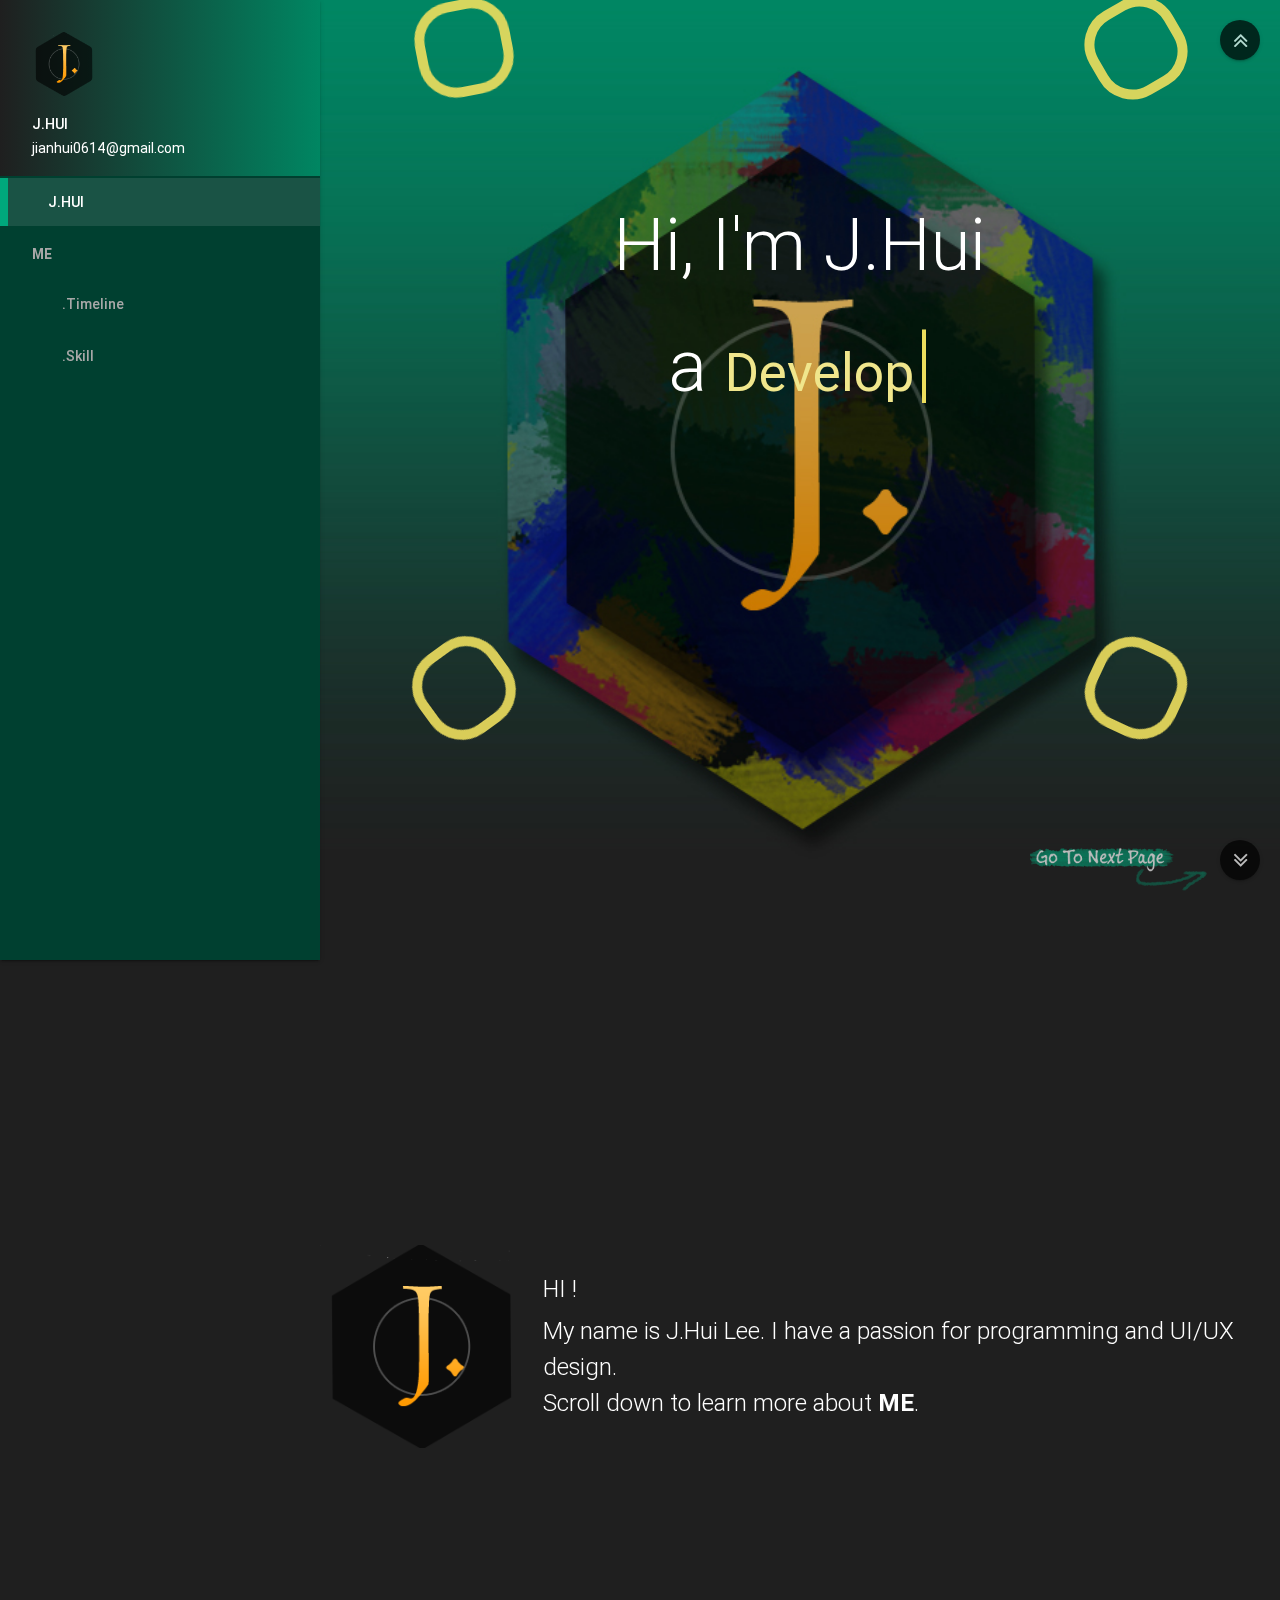
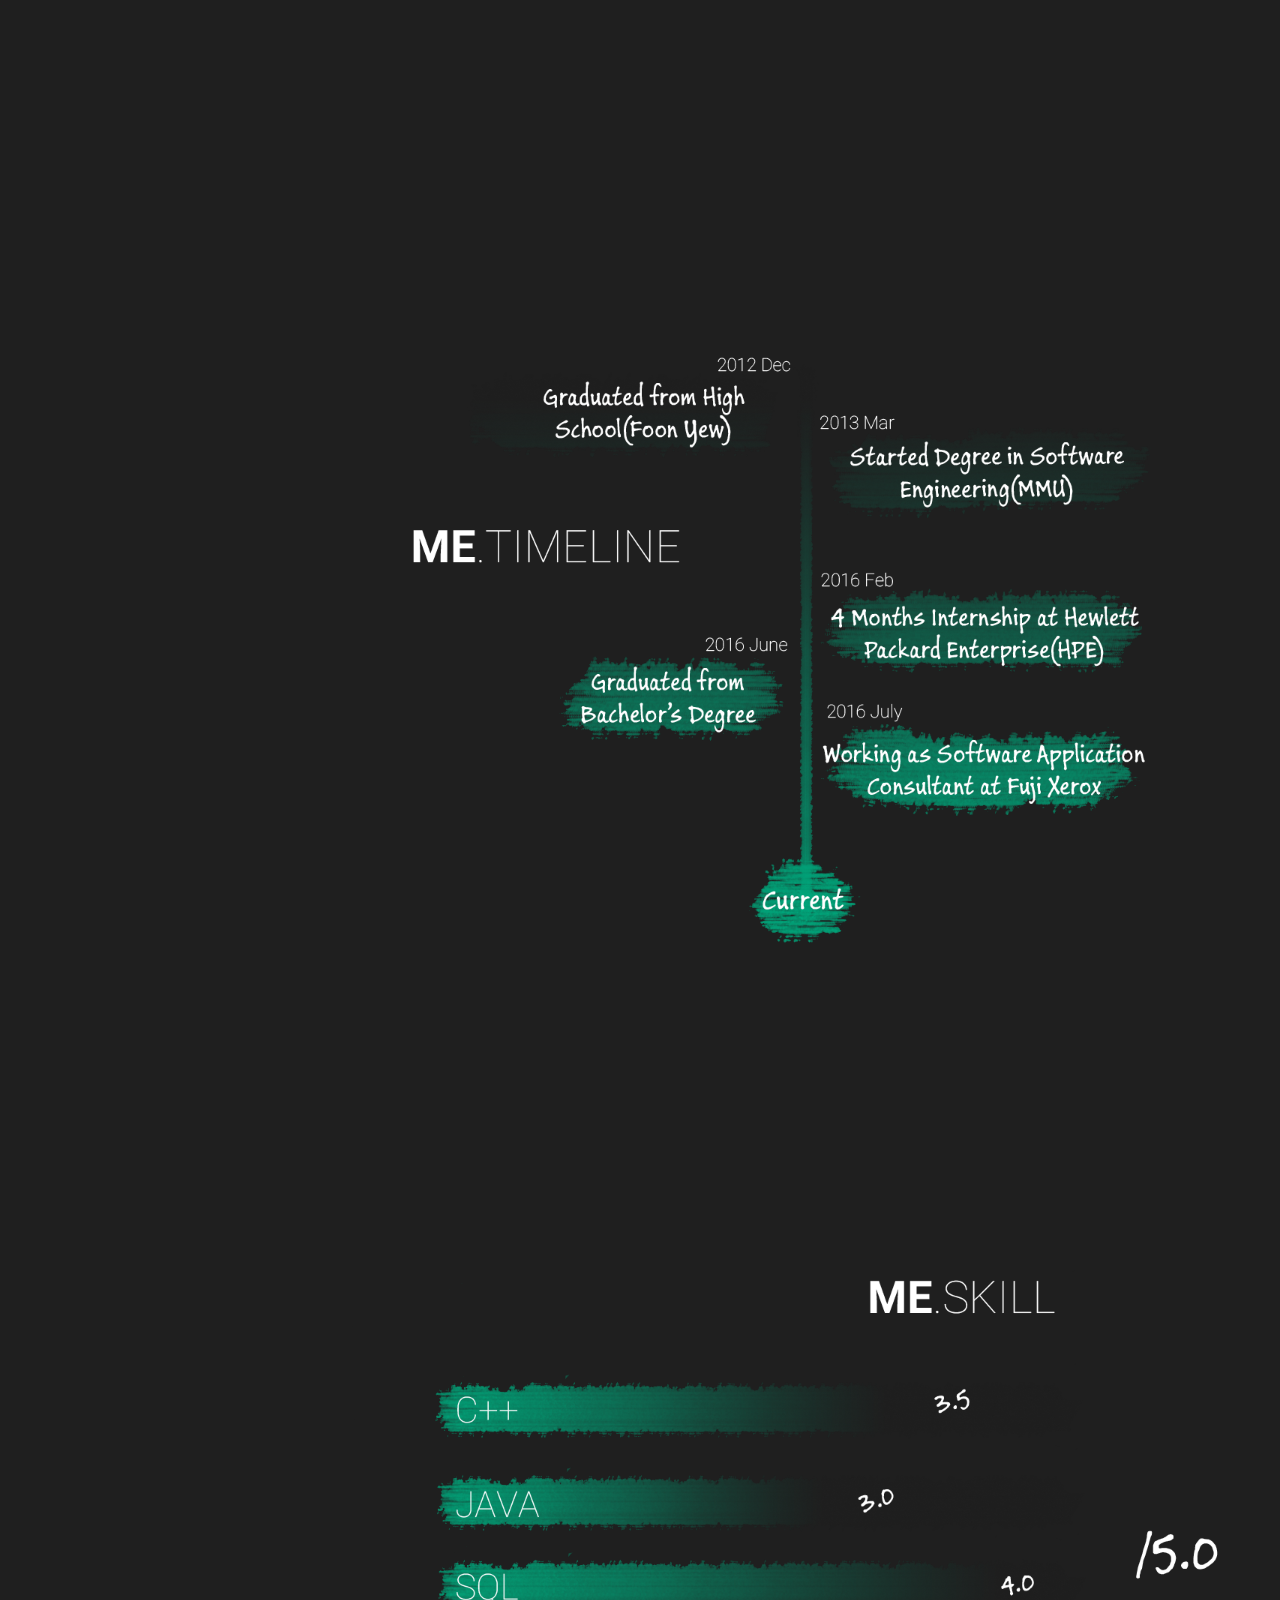
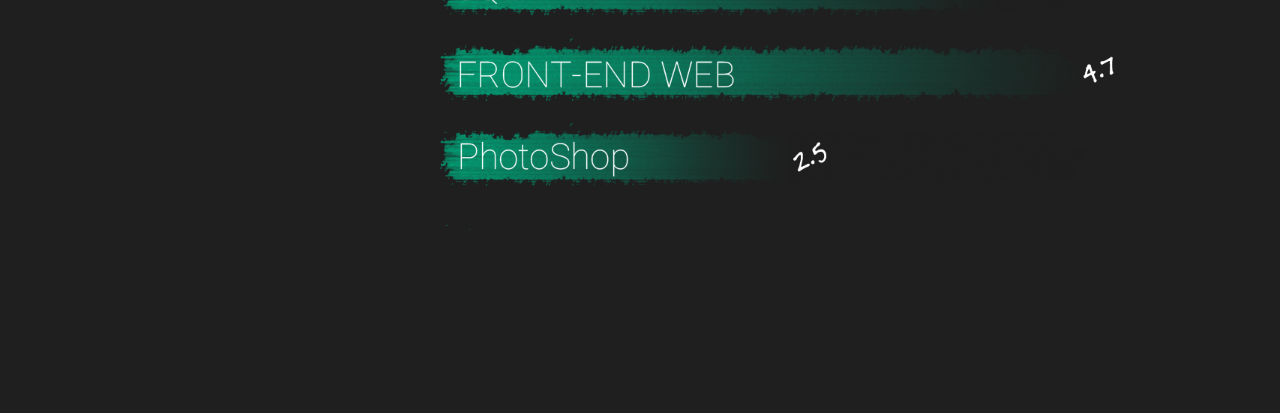
==== index.html @ 4cf683f9 "Add files via upload" ====
﻿<!--
    Design by "Crash.B"
    
-->
<!DOCTYPE html>
<html xmlns="http://www.w3.org/1999/xhtml">
<head>
    <title></title>
    <link rel="stylesheet" href="Style/materialize.min.css" />
    <link rel="stylesheet" href="Style/font-awesome.css" />
    <link rel="stylesheet" href="Style/custom_style.css" />
</head>
<body class="body">
    <script type="text/javascript" src="https://ajax.googleapis.com/ajax/libs/jquery/3.1.1/jquery.min.js"></script>
    <script src="Scripts/materialize.min.js"></script>
    <script src="Scripts/initial_.js"></script>
    <script src="Scripts/letter_typing.js"></script>
    <ul id="slide-out" class="side-nav fixed">
        <li>
            <div class="userView">
                <div class="background">
                </div>
                <a href="#!">
                    <img class="circle" src="Image/J_Icon.png" /></a>
                <a href="#!"><span class="white-text name">J.HUI</span></a>
                <a href="#!"><span class="white-text email">jianhui0614@gmail.com</span></a>
            </div>
        </li>

        <li>
            <ul class="table-of-contents">
                <li><a href="#JHui">J.HUI</a></li>
                <li id="ME"><a href="#ME_"><b>ME</b></a>
                    <ul>
                        <li><a href="#ME_Timeline">.Timeline</a></li>
                        <li><a href="#ME_Skill">.Skill</a></li>
                    </ul>
                </li>
                
               
            </ul>
        </li>
        
       
    </ul>
    <div>
        <div class="row">
            <div class="col s12 l9 push-l3">
                <div id="JHui" class="scrollspy resizeable  parallax-container">
                    <div class="parallax">
                        <img src="Image/Header_bg.jpg">
                    </div>
                    <div id="next"><img  src="Image/tut-next-pageNav.png"><button class="btn-floating  waves-effect waves-light" onclick="next_pre_page(1)"><i class="fa fa-angle-double-down" aria-hidden="true"></i></button></div>
                    <div id="pre"><img src="Image/tut-pre-pageNav.png"><button class="btn-floating  waves-effect waves-light " onclick="next_pre_page(-1)"><i class="fa fa-angle-double-up" aria-hidden="true"></i></button></div>
                    <div class="main_">
                        <a href="#" data-activates="slide-out" class="button-collapse hide"><i class="fa fa-bars" aria-hidden="true" style="font-size: 2em;"></i></a>
                        <div class="header-title center-align">
                            <p style="margin-bottom: 0;">Hi, I'm J.Hui</p>
                            <p class="col s12">a <span id="typing_D"></span><span id="insert_D">|</span></p>
                        </div>
                        <div class="frame-o one"></div>
                        <div class="frame-o two"></div>
                        <div class="frame-o three"></div>
                        <div class="frame-o four"></div>
                    </div>
                </div>
                <div id="ME_" class="scrollspy resizeable col s12">
                    <div class="card horizontal hi_">
                        <div class="card-image">
                            <img src="Image/J_Icon.png">
                        </div>
                        <div class="card-content">
                            <span class="card-title">HI !</span>
                            <p>My name is J.Hui Lee. I have a passion for programming and UI/UX design.</p>
                            <p>Scroll down to learn more about <b>ME</b>.</p>
                        </div>
                    </div>
                </div>
                <div id="ME_Timeline" class="scrollspy exp_line resizeable  col s12">
                    <img src="Image/Exp_Timeline.png">
                </div>
                <div id="ME_Skill" class="scrollspy exp_line resizeable col s12">
                    <img src="Image/Skill.png">
                </div>
            </div>
        </div>

    </div>
</body>
</html>
---- Style/custom_style.css ----
﻿@font-face {
    font-family:in-line;
    src:url('../fonts/ostrich-sans-bold.woff');
}
@font-face {
    font-family:in-line;
    font-weight:bold;
    src:url('../fonts/ostrich-sans-black.woff');
}
html {
    background-color:#1f1f1f;
}
.header-title {
    padding-top:150px;
}
.header-title p {
    font-weight:300;
    color:white;
    font-size:72px;
    line-height:45px
}
.body_ {
    padding:30px 10px 30px 10px;
    background-color: #aeb5c7;
    height:1200px;
}
.parallax-container {
   height:800px;
}
.row .col {
    padding:0px;
}
.hi_ {
    background-color:transparent;
    font-family:Roboto;
    font-size:18pt;
    font-weight:300;
    color:white;
    box-shadow:none;
 
}
#insert_D {
    font-family:Roboto;
    color: #EDDE5D;
    font-size:1.2em;
    transition-duration:0.2s;

}
#typing_D {
    color:khaki;
    font-size:40pt;
    font-weight:400;
}
.frame-o {
    height:150px;
    width:150px;
    border:10px solid #EDDE5D;
    border-style:solid;
    color: #8adbcb;
    z-index:-1;
    position:absolute;
    border-radius:40%;
    opacity:0.9;
    transition-duration:3s;
}
.side-nav a {
    color:#a8a8a8;
    
}
.side-nav {
    background-color:#004030;
}
.side-nav .userView .background{
    background: #DAE2F8;
    background: -webkit-linear-gradient(to left,#008662, #1f1f1f);
    background: linear-gradient(to left,  #008662, #1f1f1f );
        
}
.title :first-letter{
    font-size:45pt;
    font-weight:bold;
    
}
.title {
    font-size:30pt;
    font-family:in-line;
    color:lightseagreen;
    letter-spacing:6px;
    
}
.exp_line img{
    width:100%;
    max-width:1280px;
    min-width:800px;
}
.resizeable {
    min-width:800px
}


#pre{
    position:fixed;
    margin:20px;
    top:0px;
    right:0px;
    opacity:0.7;
   
}
#next img {
   transform:translate(-10px,50px);
   max-width:180px;
  
}
#pre img {
   transform:translate(-10px, -30px);
   float:left;
  max-width:180px;
  display:none;
}
#next button, #pre button {
   background-color:black;
}
#next {
    position:fixed;
    margin:20px;
    bottom:0px;
    right:0px;
    opacity:0.7;
 
}
.side-nav .userView {
    margin-bottom:0px;
}

.table-of-contents a.active {
    border-left:8px solid #00a87c;
    border-right:none;
    background-color:rgba(255,255,255,0.1);
    transition-duration:0.4s;
    padding-left:40px;
    color:white;
}
.table-of-contents a:hover {
     border-left:5px solid #008662;
}
#ME>ul>li>a{
    margin-left:30px;
}
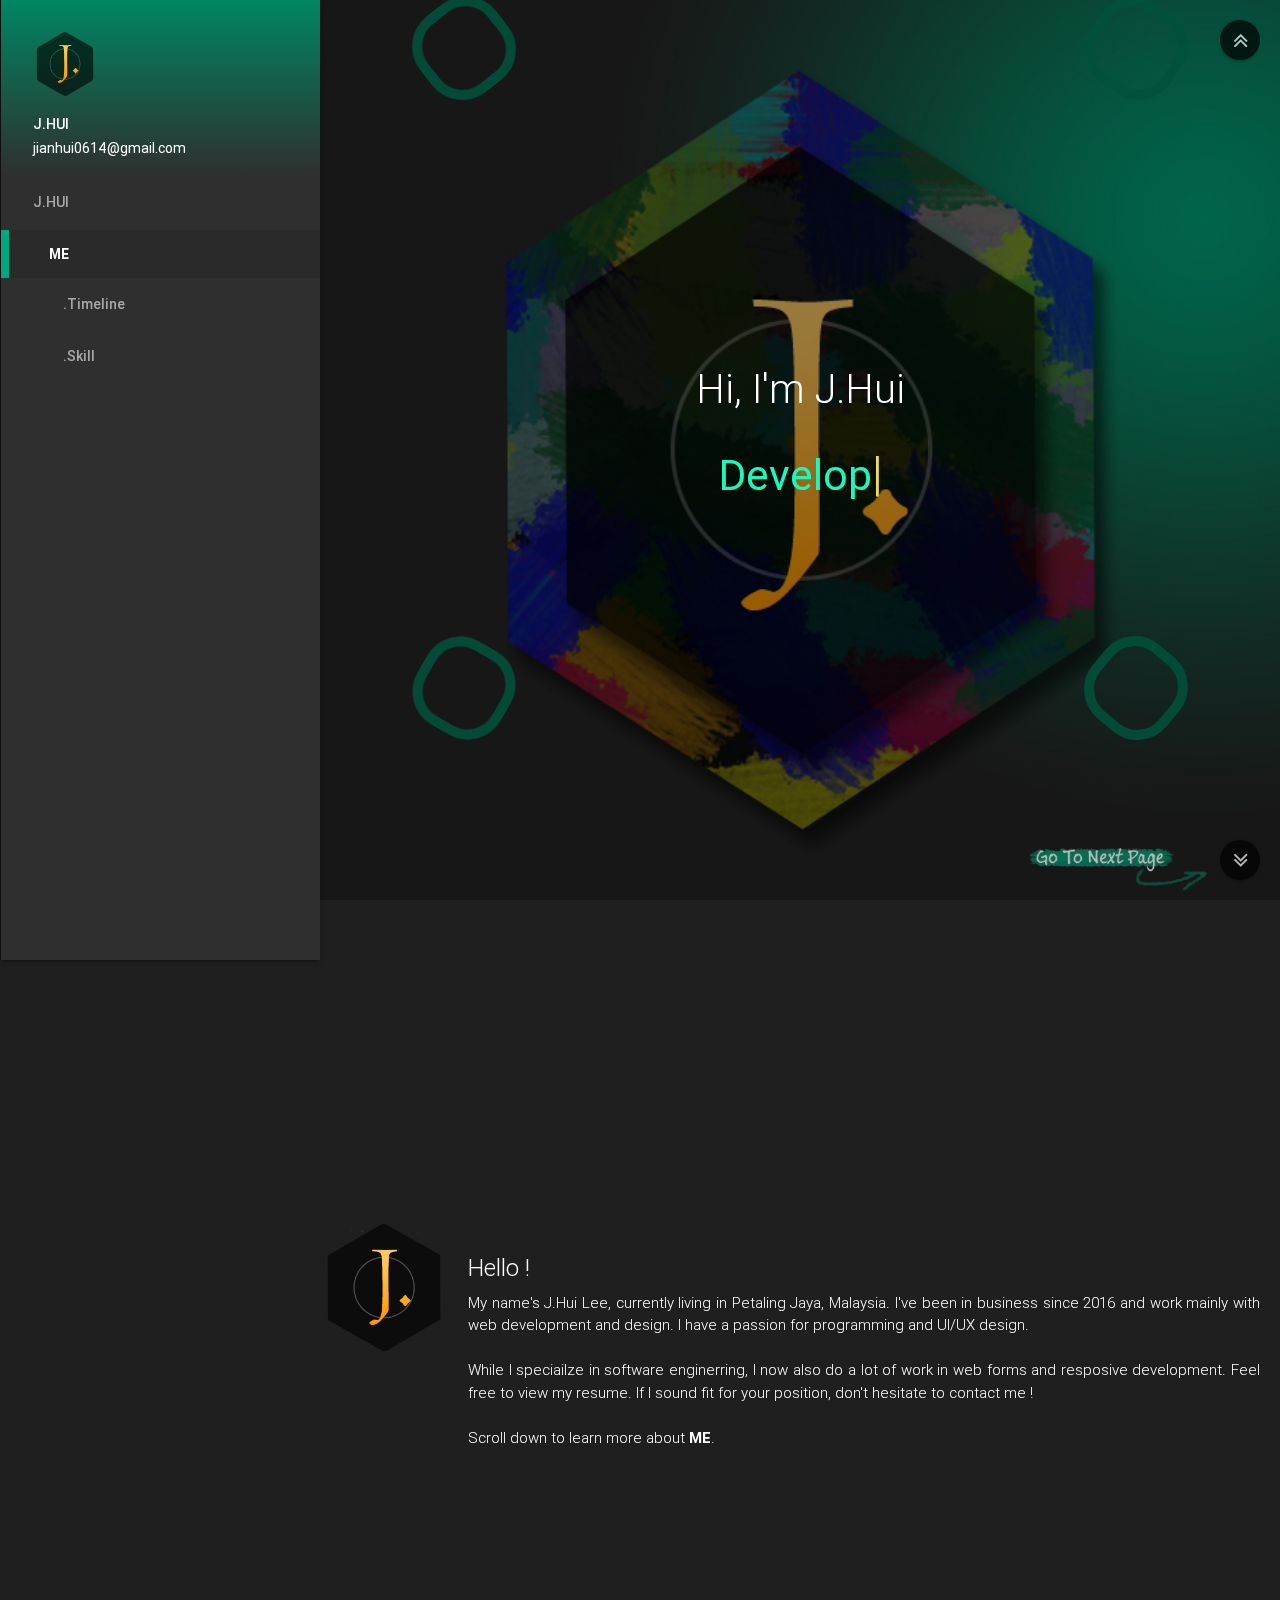
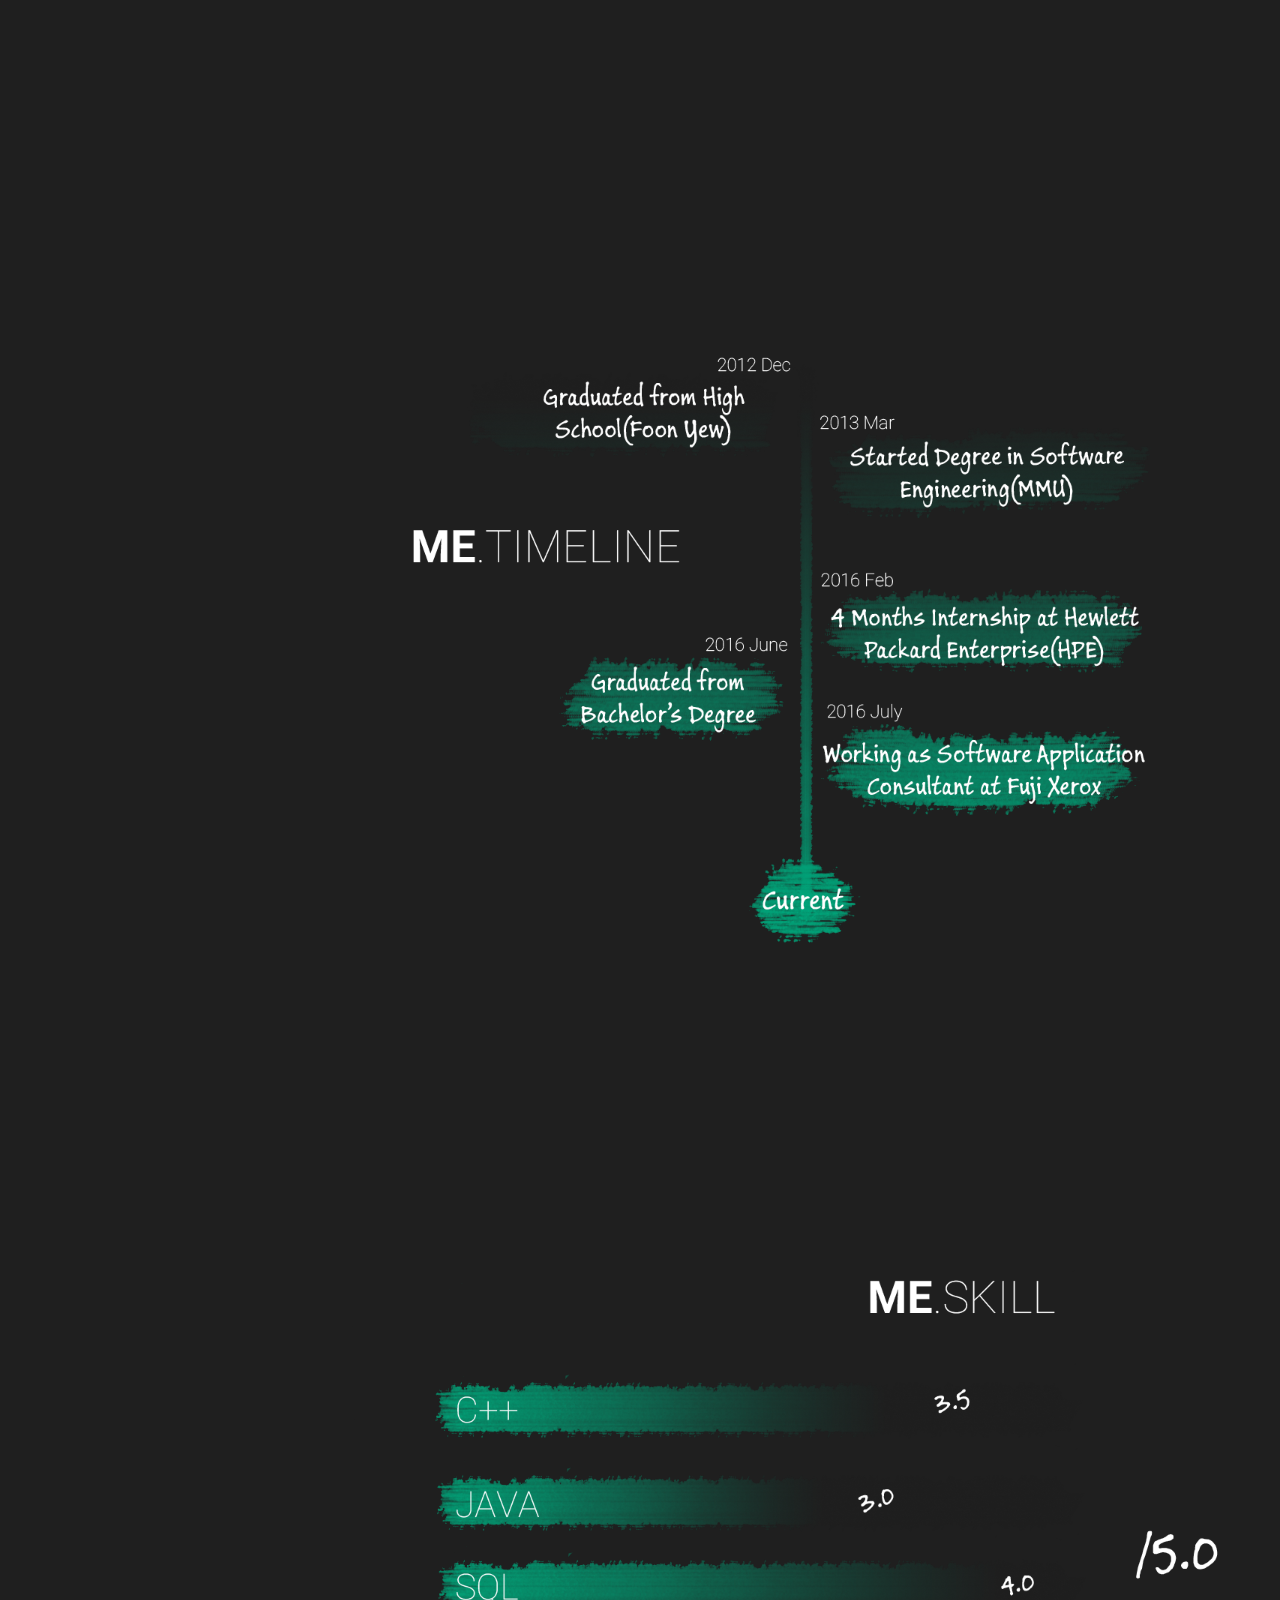
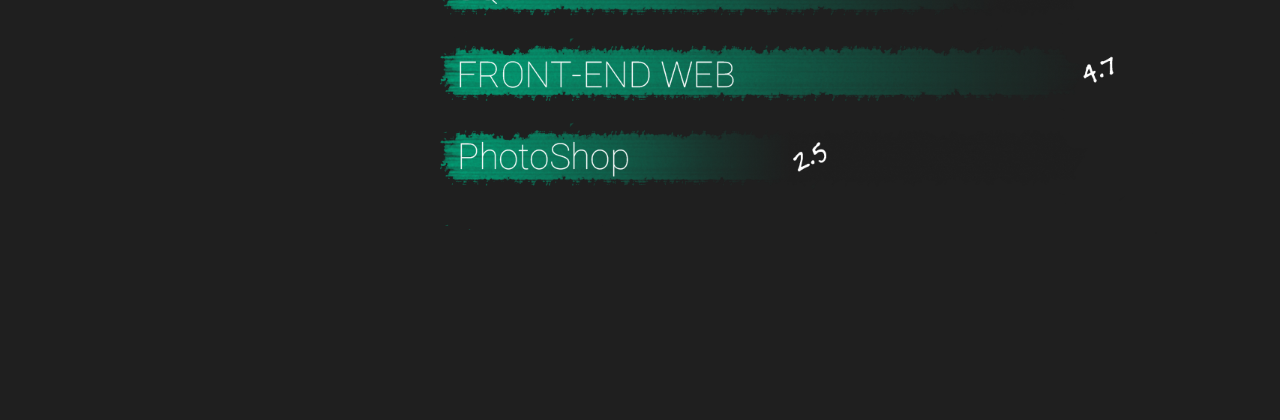
==== commit ff1cbfb4: "Add files via upload" ====
--- a/index.html
+++ b/index.html
@@ -56,7 +56,7 @@
                         <a href="#" data-activates="slide-out" class="button-collapse hide"><i class="fa fa-bars" aria-hidden="true" style="font-size: 2em;"></i></a>
                         <div class="header-title center-align">
                             <p style="margin-bottom: 0;">Hi, I'm J.Hui</p>
-                            <p class="col s12">a <span id="typing_D"></span><span id="insert_D">|</span></p>
+                            <p class="col s12"> <span id="typing_D"></span><span id="insert_D">|</span></p>
                         </div>
                         <div class="frame-o one"></div>
                         <div class="frame-o two"></div>
@@ -70,8 +70,10 @@
                             <img src="Image/J_Icon.png">
                         </div>
                         <div class="card-content">
-                            <span class="card-title">HI !</span>
-                            <p>My name is J.Hui Lee. I have a passion for programming and UI/UX design.</p>
+                            <span class="card-title">Hello !</span>
+                            <p style="text-align:justify">My name's J.Hui Lee, currently living in Petaling Jaya, Malaysia. I've been in business since 2016 and work mainly with web development and design. I have a passion for programming and UI/UX design.</p><br />
+                              <p style="text-align:justify"> While I speciailze in software enginerring, I now also do a lot of work in web forms and resposive development. 
+                            Feel free to view my resume. If I sound fit for your position, don't hesitate to contact me !</p><br />
                             <p>Scroll down to learn more about <b>ME</b>.</p>
                         </div>
                     </div>
--- a/Style/custom_style.css
+++ b/Style/custom_style.css
@@ -16,7 +16,7 @@
 .header-title p {
     font-weight:300;
     color:white;
-    font-size:72px;
+    font-size:40px;
     line-height:45px
 }
 .body_ {
@@ -33,7 +33,7 @@
 .hi_ {
     background-color:transparent;
     font-family:Roboto;
-    font-size:18pt;
+  
     font-weight:300;
     color:white;
     box-shadow:none;
@@ -47,14 +47,14 @@
 
 }
 #typing_D {
-    color:khaki;
-    font-size:40pt;
+    color:#1ef6bd;
+    font-size:32pt;
     font-weight:400;
 }
 .frame-o {
     height:150px;
     width:150px;
-    border:10px solid #EDDE5D;
+    border:10px solid #00503b;
     border-style:solid;
     color: #8adbcb;
     z-index:-1;
@@ -68,12 +68,13 @@
     
 }
 .side-nav {
-    background-color:#004030;
+    background:  #2f2f2f;
+    border-left:1px solid #0f0f0f;
 }
 .side-nav .userView .background{
-    background: #DAE2F8;
-    background: -webkit-linear-gradient(to left,#008662, #1f1f1f);
-    background: linear-gradient(to left,  #008662, #1f1f1f );
+      background:  #008662;
+    background: -webkit-linear-gradient( #008662 ,#2f2f2f);
+    background: linear-gradient( #008662 ,#2f2f2f);
         
 }
 .title :first-letter{
@@ -135,13 +136,14 @@
 .table-of-contents a.active {
     border-left:8px solid #00a87c;
     border-right:none;
-    background-color:rgba(255,255,255,0.1);
+    background-color:rgba(0,0,0,0.1);
     transition-duration:0.4s;
     padding-left:40px;
     color:white;
 }
 .table-of-contents a:hover {
      border-left:5px solid #008662;
+     background-color:rgba(39,39,39,0.1);
 }
 #ME>ul>li>a{
     margin-left:30px;
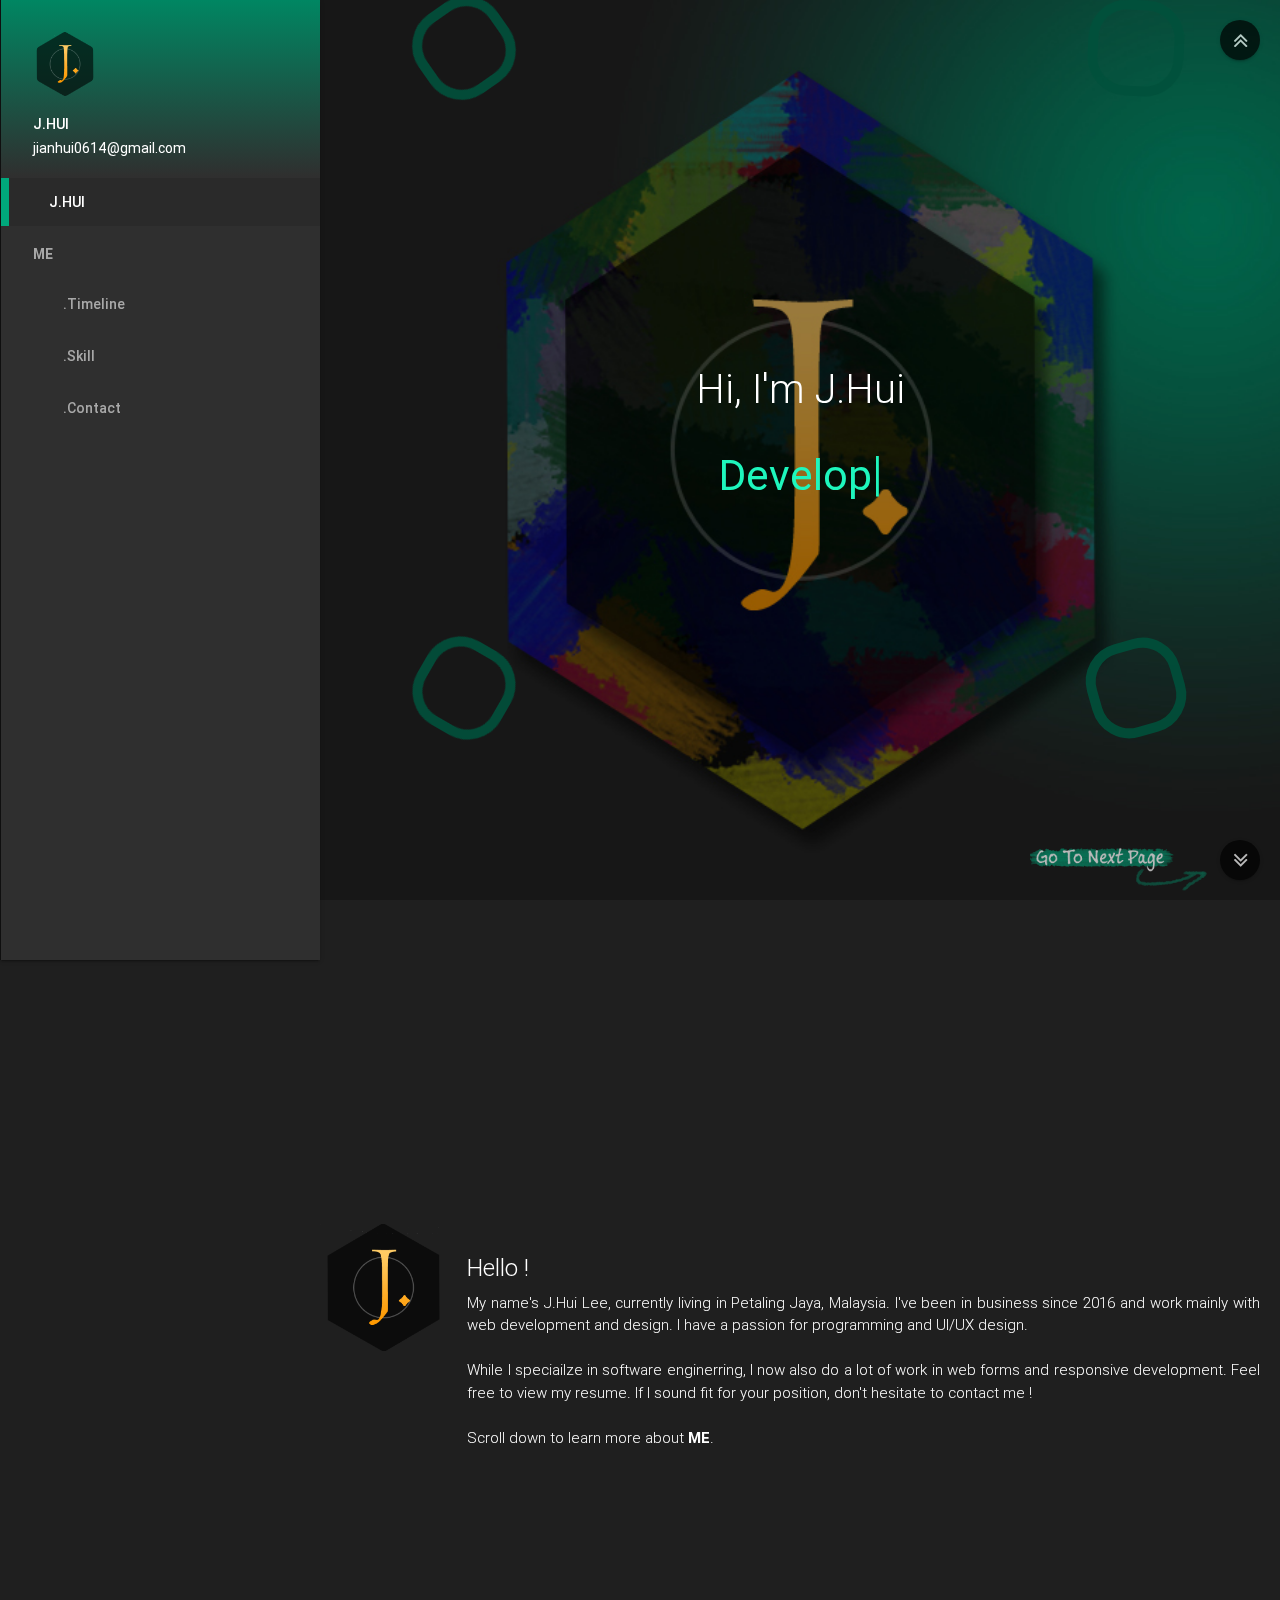
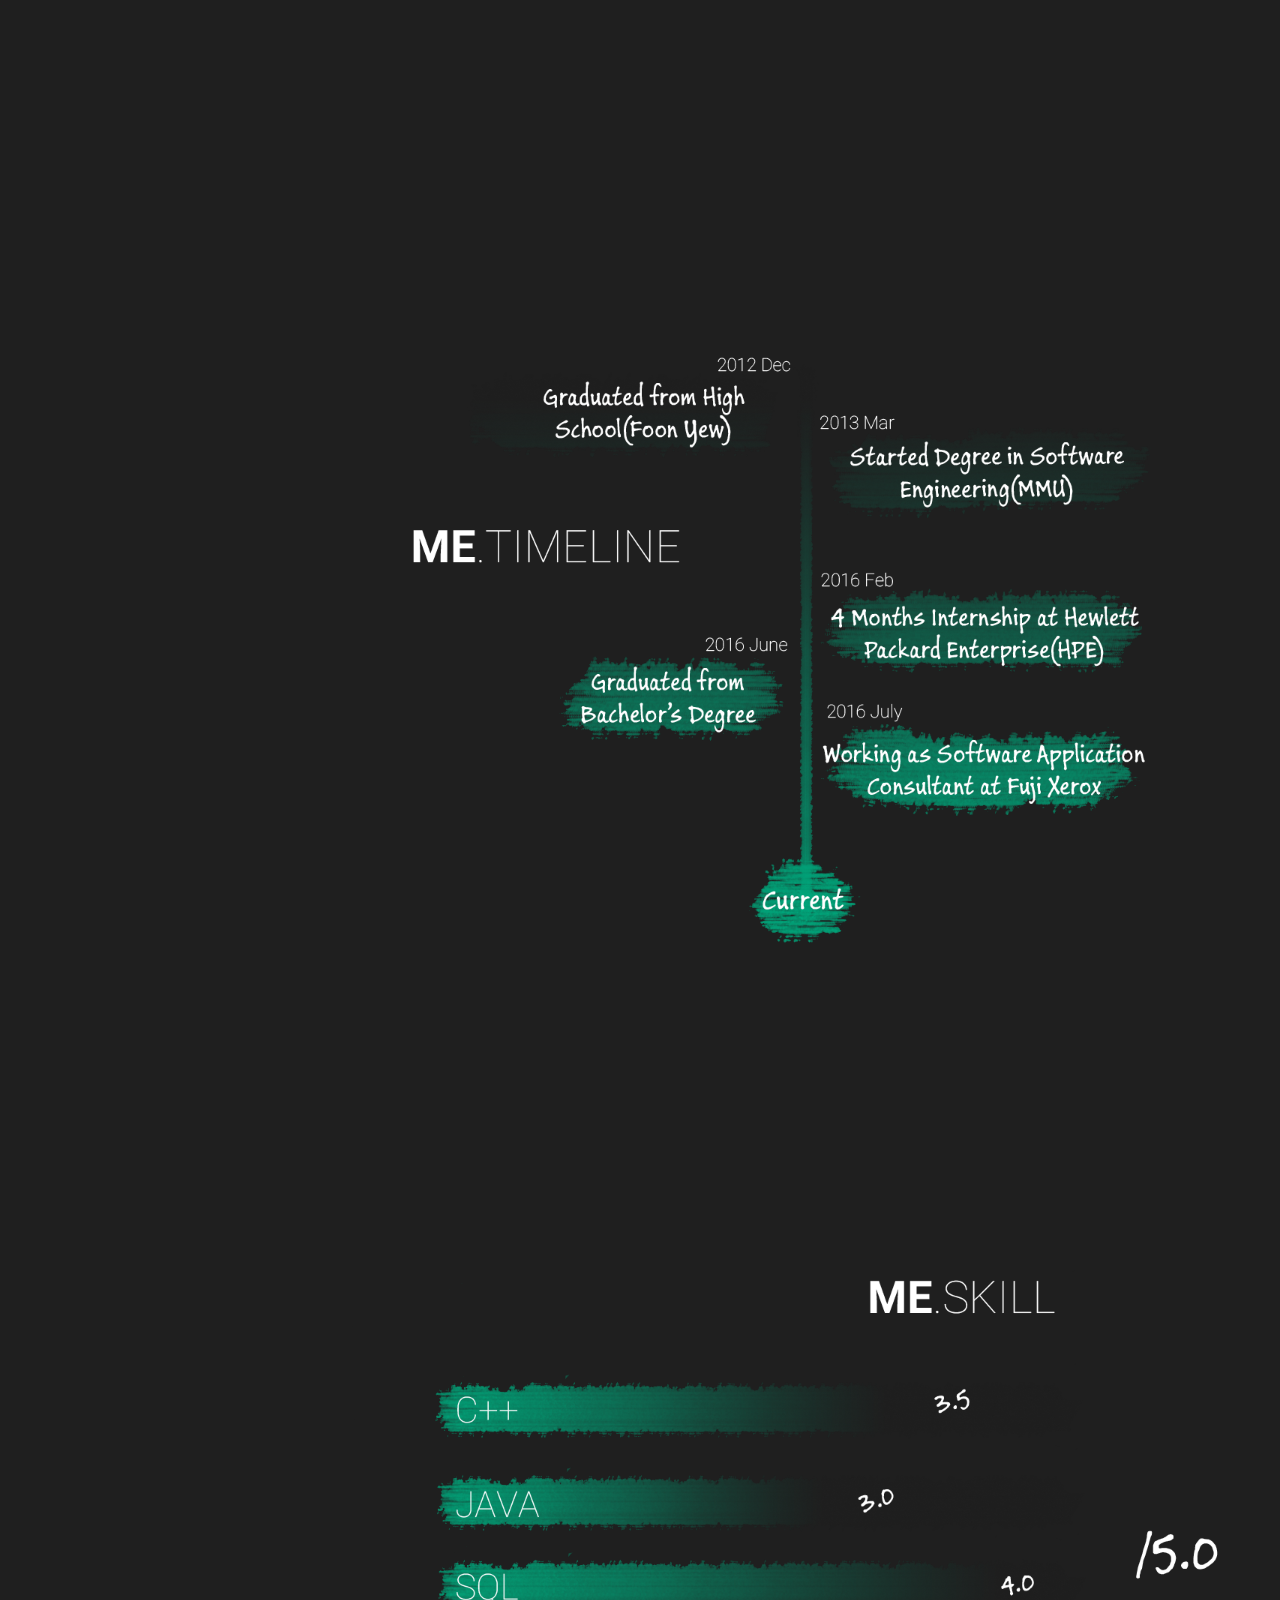
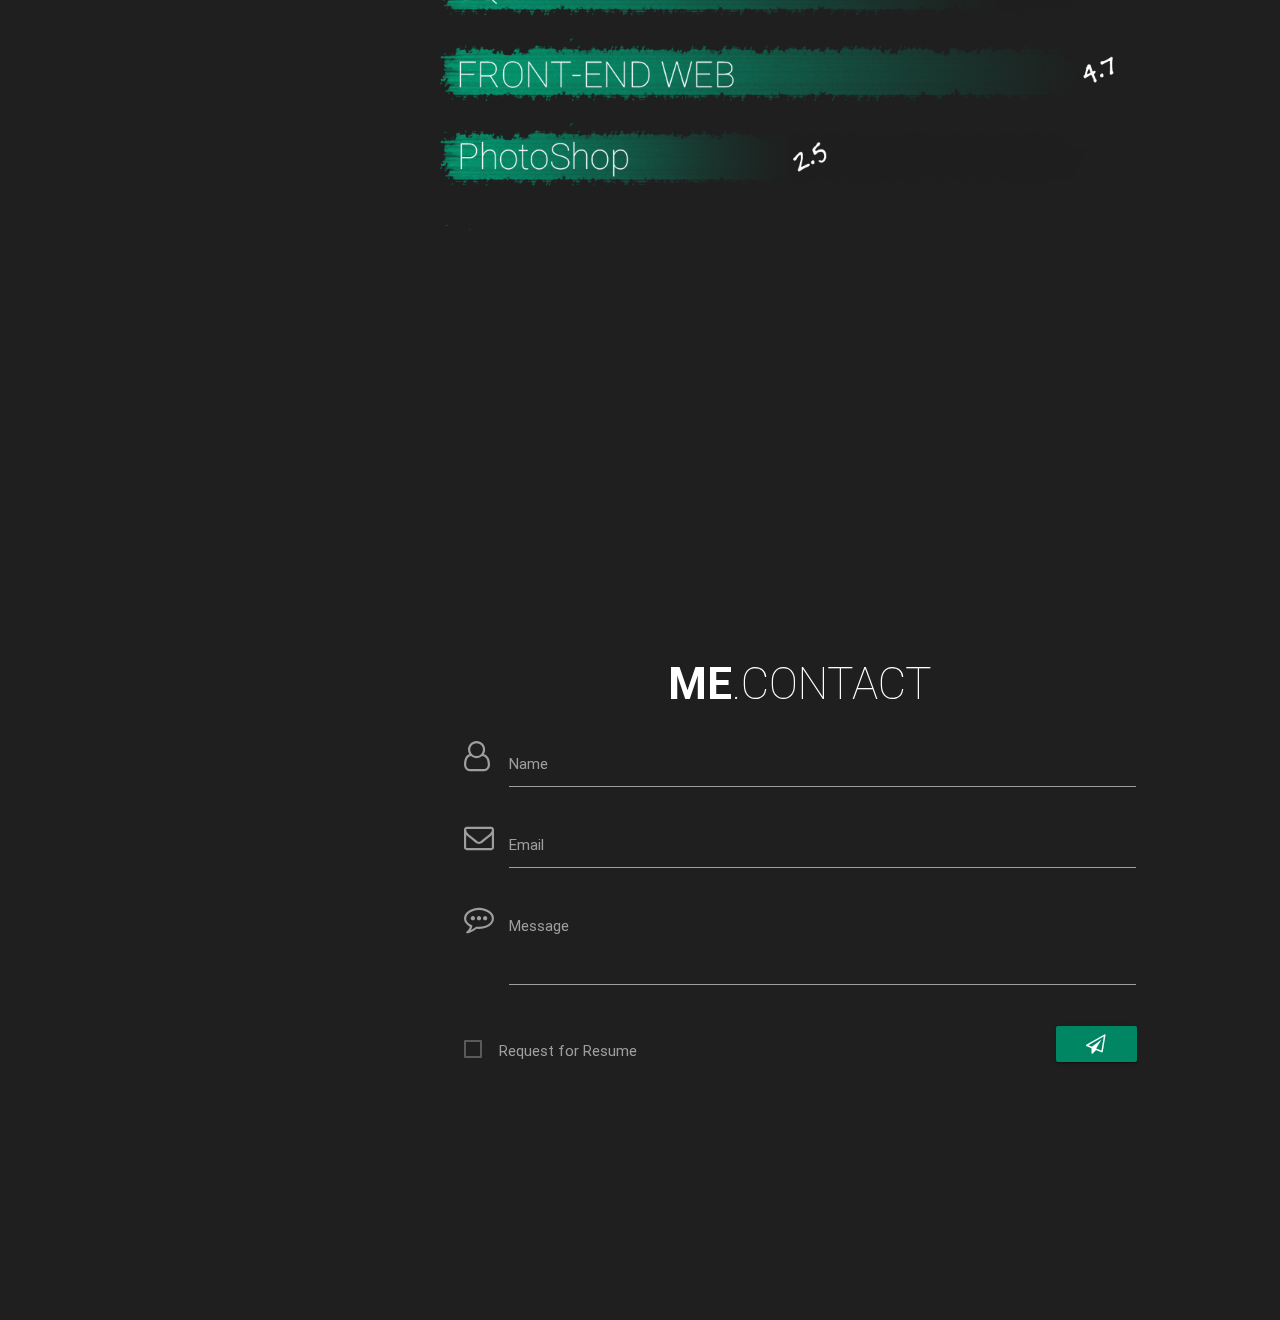
==== commit c98e3c17: "Add files via upload" ====
--- a/index.html
+++ b/index.html
@@ -34,6 +34,7 @@
                     <ul>
                         <li><a href="#ME_Timeline">.Timeline</a></li>
                         <li><a href="#ME_Skill">.Skill</a></li>
+                        <li><a href="#ME_Contact">.Contact</a></li>
                     </ul>
                 </li>
                 
@@ -72,7 +73,7 @@
                         <div class="card-content">
                             <span class="card-title">Hello !</span>
                             <p style="text-align:justify">My name's J.Hui Lee, currently living in Petaling Jaya, Malaysia. I've been in business since 2016 and work mainly with web development and design. I have a passion for programming and UI/UX design.</p><br />
-                              <p style="text-align:justify"> While I speciailze in software enginerring, I now also do a lot of work in web forms and resposive development. 
+                              <p style="text-align:justify"> While I speciailze in software enginerring, I now also do a lot of work in web forms and responsive development. 
                             Feel free to view my resume. If I sound fit for your position, don't hesitate to contact me !</p><br />
                             <p>Scroll down to learn more about <b>ME</b>.</p>
                         </div>
@@ -84,6 +85,46 @@
                 <div id="ME_Skill" class="scrollspy exp_line resizeable col s12">
                     <img src="Image/Skill.png">
                 </div>
+                <div id="ME_Contact" class="scrollspy exp_line resizeable col s12  ">
+                    <h3 class="center" style="font-weight:100;color:white"><b>ME</b>.CONTACT</h3>
+                    <!--<div id="contact" class="container">
+                        <div class="card small">
+                            
+                                <span class="card-title">Card Title</span>
+                                <a class="btn-floating halfway-fab waves-effect waves-light red"><i class="material-icons" onclick="form()">add</i></a>
+                           
+                            <div class="card-content">
+                                <p>I am a very simple card. I am good at containing small bits of information. I am convenient because I require little markup to use effectively.</p>
+                            </div>
+                        </div>
+                    </div>-->
+                    <form id="form" class="col s12">
+                        <div class="input-field  container ">
+                            <i class="fa fa-user-o material-icons prefix" aria-hidden="true"></i>
+                            <input id="name" type="text" class="validate">
+                            <label for="name">Name</label>
+                        </div>
+                        <div class="input-field container ">
+                            <i class="fa fa-envelope-o material-icons prefix" aria-hidden="true"></i>
+                            <input id="email" type="email" class="validate">
+                            <label for="email">Email</label>
+                        </div>
+                        <div class="input-field container ">
+                            <i class="fa fa-commenting-o material-icons prefix" aria-hidden="true"></i>
+                            <textarea id="Message" type="text" class="materialize-textarea validate"></textarea>
+                            <label for="Message">Message</label>
+                            
+                        </div>
+                        <div class="input-field container ">
+                            <input type="checkbox" id="Resume"/>
+                            <label for="Resume">Request for Resume</label>
+                            <a class="waves-effect waves-light btn right" onclick="form()"><i class="fa fa-paper-plane-o" aria-hidden="true"></i></a>
+                        </div>
+                       
+                    </form>
+
+
+                 </div>
             </div>
         </div>
 
--- a/Style/custom_style.css
+++ b/Style/custom_style.css
@@ -41,7 +41,7 @@
 }
 #insert_D {
     font-family:Roboto;
-    color: #EDDE5D;
+    color: #1ef6bd;
     font-size:1.2em;
     transition-duration:0.2s;
 
@@ -147,4 +147,31 @@
 }
 #ME>ul>li>a{
     margin-left:30px;
+}
+.btn {
+    background-color:#008662;
+}
+    .btn:hover {
+        background-color: #00a682;
+    }
+#form {
+    
+}
+.input-field {
+    color:#9e9e9e;
+}
+input:not([type]).valid, input:not([type]).valid:focus, 
+input[type=text].valid, input[type=text].valid:focus, 
+input[type=password].valid, input[type=password].valid:focus, 
+input[type=email].valid, input[type=email].valid:focus, 
+input[type=url].valid, input[type=url].valid:focus, input[type=time].valid, 
+input[type=time].valid:focus, input[type=date].valid, 
+input[type=date].valid:focus, input[type=datetime].valid, 
+input[type=datetime].valid:focus, input[type=datetime-local].valid, 
+input[type=datetime-local].valid:focus, input[type=tel].valid, 
+input[type=tel].valid:focus, input[type=number].valid, 
+input[type=number].valid:focus, input[type=search].valid, 
+input[type=search].valid:focus, textarea.valid.materialize-textarea, 
+textarea.valid.materialize-textarea:focus {
+    border-bottom:1px solid #9e9e9e;
 }